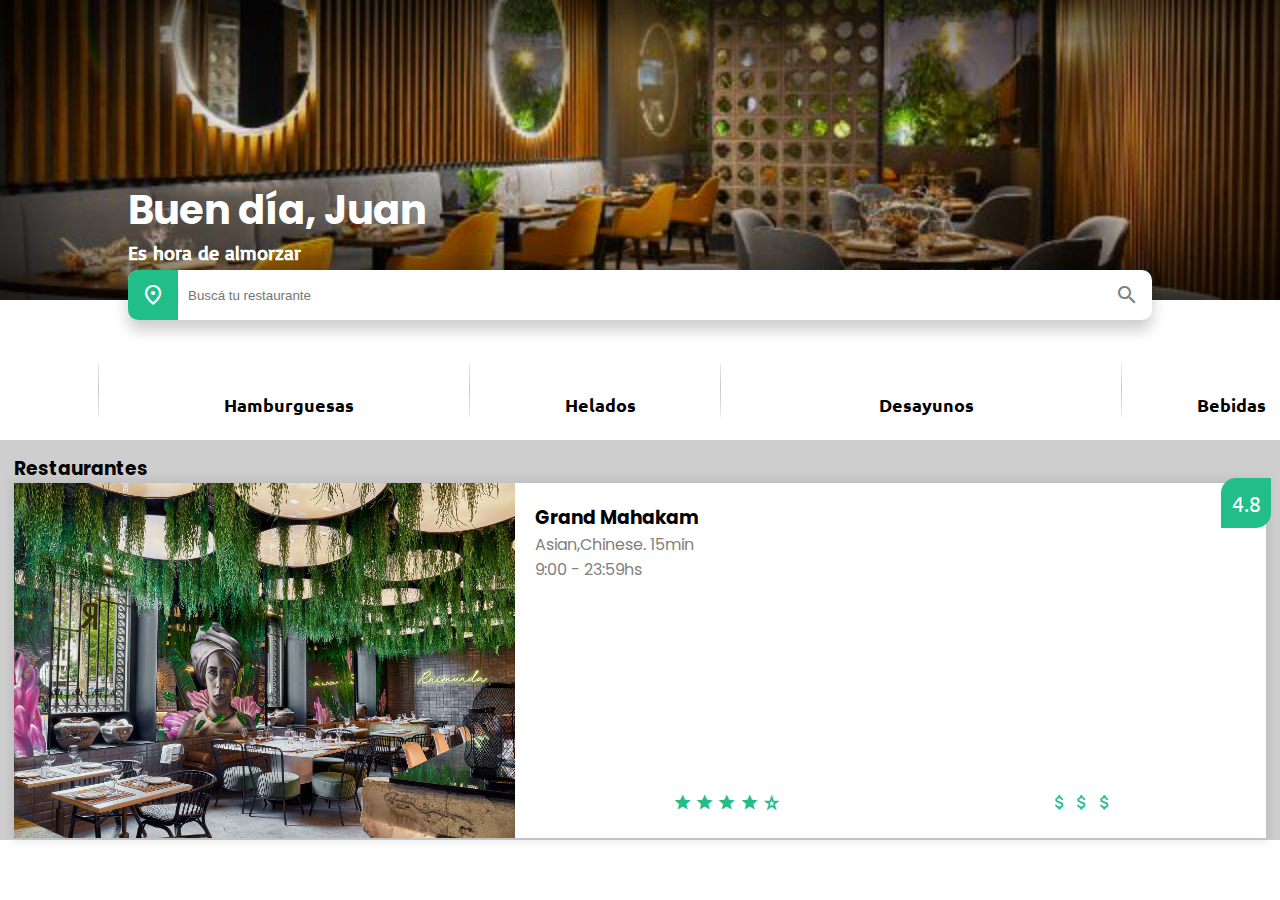
==== projects/Ejercicio_3/index.html @ 462938c8 "a" ====
<!DOCTYPE html>
<html lang="en">

<head>
    <meta charset="UTF-8">
    <meta http-equiv="X-UA-Compatible" content="IE=edge">
    <meta name="viewport" content="width=device-width, initial-scale=1.0">
    <link rel="stylesheet" href="css/style.css">
    <link href="https://fonts.googleapis.com/icon?family=Material+Icons+Outlined" rel="stylesheet">
    <link rel="stylesheet" href="css/mediaqueries.css">
    <!-- <link rel="stylesheet" href="https://cdnjs.cloudflare.com/ajax/libs/font-awesome/6.4.0/css/all.min.css">
    <link rel="stylesheet" href="https://cdnjs.cloudflare.com/ajax/libs/font-awesome/6.4.0/css/solid.min.css"> -->

    <title>Restaurante</title>
</head>

<body>
    <section class="header">
        <div class="welcome blanco">
            <h2 class="poppins fs40">Buen día, Juan</h2>
            <h4 class="basic fs20">Es hora de almorzar</h4>
        </div>
        <div class="busqueda">
            <div class="icono material-icons-outlined blanco">
                place
            </div>
            <input type="search" name="busqueda" id="" placeholder="Buscá tu restaurante">
            <input type="submit" class="material-icons-outlined" value="search">
        </div>
    </section>
    <nav>
        <ul>
            <li>
                <i class="material-icons-outlined fs30">
                    ramen_dining
                </i>
                <h6 class="ubuntu">Comida China</h6>
            </li>
            <li>
                <i class="material-icons-outlined fs30">
                    lunch_dining
                </i>
                <h6 class="ubuntu">Hamburguesas</h6>
            </li>
            <li>
                <i class="material-icons-outlined fs30">
                    icecream
                </i>
                <h6 class="ubuntu">Helados</h6>
            </li>
            <li>
                <i class="material-icons-outlined fs30">
                    bakery_dining
                </i>
                <h6 class="ubuntu">Desayunos</h6>
            </li>
            <li>
                <i class="material-icons-outlined fs30">
                    liquor
                </i>
                <h6 class="ubuntu">Bebidas</h6>
            </li>
            <li>
                <i class="material-icons-outlined fs30">
                    cake
                </i>
                <h6 class="ubuntu">Postres</h6>
            </li>
        </ul>
    </nav>
    <section class="ofresto">
        <h3 class="poppins">Restaurantes</h3>
        <div class="lista">
            <article class="resto">
                <div class="imagen">
                    <img src="img/restaurante1.jpg" alt="restaurante1">

                </div>
                <div class="descrip">
                    <div class="datosresto poppins">
                        <h3>Grand Mahakam</h3>
                        <span class="text2">Asian,Chinese. 15min</span>
                        <span class="text2">9:00 - 23:59hs
                        </span>
                    </div>

                    <div class="datos">
                        <div class="valoracion">
                            <span class="material-icons-outlined">
                                star
                            </span>
                            <span class="material-icons-outlined">
                                star
                            </span>
                            <span class="material-icons-outlined">
                                star
                            </span>
                            <span class="material-icons-outlined">
                                star
                            </span>
                            <span class="material-icons-outlined">
                                star_rate
                            </span>
                        </div>
                        <div class="rangoprecio">
                            <span class="material-icons-outlined">
                                attach_money
                            </span>
                            <span class="material-icons-outlined">
                                attach_money
                            </span>
                            <span class="material-icons-outlined">
                                attach_money
                            </span>
                        </div>
                    </div>
                </div>
                <div class="rate ubuntu">
                    4.8
                </div>

        </div>

        </article>



        </div>


    </section>

</body>

</html>
---- projects/Ejercicio_3/css/style.css ----
@import url('https://fonts.googleapis.com/css2?family=Basic&family=IBM+Plex+Sans&family=Poppins&family=Tomorrow&family=Ubuntu&display=swap');

*{
    margin: 0;
    padding: 0;
    box-sizing: border-box;
    transition: all 0.2s ease;
}

/*colores*/
.text2{
color: grey;

}
/*CONTENEDOR SCROLLBAR*/
::-webkit-scrollbar {
    height: 8px;
    width: 5px;
    border-radius: 5px;
}

/* FONDO BARRA SCROLL*/
::-webkit-scrollbar-track {
    background: #f1f1f1;

}

/* SELECTOR */
::-webkit-scrollbar-thumb {
    background: rgb(34, 190, 138);
    border-radius: 5px;
}

/* SELECTOR hover */
::-webkit-scrollbar-thumb:hover {
    background: rgb(34, 190, 138);
}

/*TIPOGRAFÍAS*/

.ubuntu {
    font-family: 'Ubuntu', sans-serif;
}

.tommorrow {
    font-family: 'Tomorrow', sans-serif;
}

.basic {
    font-family: 'Basic', sans-serif;
}

.ibm {
    font-family: 'IBM Plex Sans', sans-serif;
}

.poppins {
    font-family: 'Poppins', sans-serif;
}

/*Tamaños*/

.fs50 {
    font-size: 50px;
}

.fs40 {
    font-size: 40px;
}

.fs30 {
    font-size: 30px!important;
}

.fs20 {
    font-size: 20px;
}

.fs10 {
    font-size: 10px;
}



/*Colores*/

.blanco {
    color: white;
}


/*Nose*/
.header {
    position: relative;
    height: 300px;
    background-image: url(../img/restaurante2.jpg);
    background-position: center;
    background-size: cover;
    padding: 10%;
    box-shadow: inset 0 0 150px 20px;
    margin-bottom: 40px;
}

.header .welcome {
    position: absolute;
    height: 100px;
    bottom: 20px;
}

.header .busqueda {
    position: absolute;
    width: 80%;
    height: 50px;
    bottom: -20px;
    box-shadow: 0 10px 15px rgba(0, 0, 0, 0.200);
    background-color: white;
    display: flex;
    align-items: center;
    justify-content: space-between;
    border-radius: 10px;
    overflow: hidden;
}

.busqueda .icono {
    width: 50px;
    height: 50px;
    background-color: rgb(34, 190, 138);
    text-align: center;
    line-height: 50px;
}

.busqueda input[type="search"] {
    background-color: transparent;
    height: 50px;
    width: calc(100% - 100px);
    border: none;
    padding-left: 10px;

}
.busqueda input[type="search"]:focus {
    background-color: rgba(128, 128, 128, 0.226);
    outline: none;
}

.busqueda input[type="submit"]{
    width: 50px;
    height: 50px;
    background-color: transparent;
    border: none;
    color:grey;
}

.busqueda input[type="submit"]:hover {
    transform:  scale(1.2);
    color: black;

}

.busqueda input[type="submit"]:active {
    background-color: rgb(34, 190, 138);
    transform: scale(1);
}

nav {
    top: 20px;
}

nav ul {
    height: 100px;
    font-size: 20pt;
    display: flex;
    justify-content: center;
    align-items: center;
    gap: 10px;
    overflow-x: scroll;
}

nav ul li {
    flex: 0 0 200px;
    display: flex;
    flex-direction: column;
    justify-content: center;
    text-align: center;
    background-color:transparent;
    list-style: none;
    border-right-width: 1px;
    border-right-style: solid;
    border-image: linear-gradient(to bottom, #eee, #c7c7c7, #eee) 1;
}
/*--------COMPONENTES RESTORANTES-----*/
.ofresto {
    background-color: rgba(128, 128, 128, 0.383);
    height: 400px;
    padding: 14px;
}

.ofresto .lista {
    display: flex;
    flex-direction: column;
    gap: 10px;
}

.lista .resto {
    position: relative;
    /*overflow: hidden;*/
    flex: 1 0 180px;
    background-color: white;
    display: flex;
    align-items: center;
    position: relative;
    box-shadow: 0 0 10px 3px rgba(0,0,0,0.087);
}

.resto .imagen {
    height: 100%;
    width: 40%;
    border-radius: 14px 0 0 14px;
}

.imagen img{
    object-fit: cover;
    height: 100%;
    width: 100%;
}

.resto .descrip {
    height: 100%;
    width: 60%;
    padding: 20px;
    display: flex;
    flex-direction: column;
    justify-content: space-between;
}

.datosresto{
    display: flex;
    flex-direction: column;
}

.descrip .datos{
    display: flex;
    justify-content: space-around;
    
}

.valoracion, .rangoprecio {
    transform: scale(0.8);
    color: rgb(34, 190, 138);
}

.rate{
    position: absolute;
    right: -5px;
    top: -5px;
    background-color:  rgb(34, 190, 138);
    height: 50px;
    width: 50px;
    border-radius: 15px 0 15px 0px;
    text-align: center;
    line-height: 50px;
    color: white;
    font-size: 16pt;
}

.sm{
    font-size: 14pt;
}
---- projects/Ejercicio_3/css/mediaqueries.css ----
@media screen and (max-width:662px){
    ::-webkit-scrollbar {
        height: 0px;
    }

}
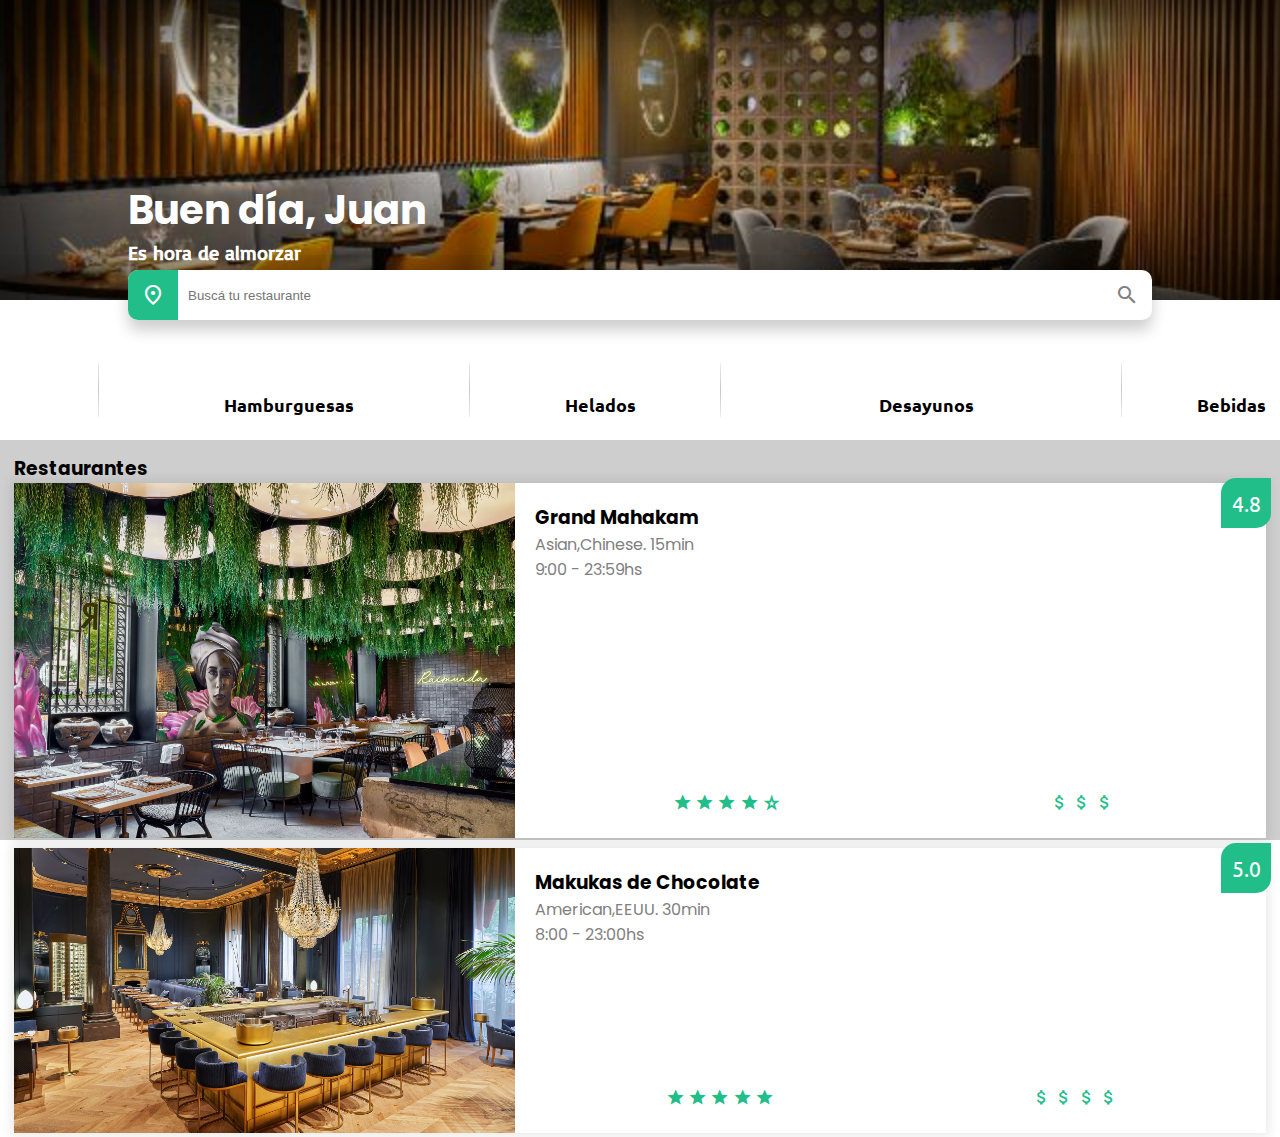
==== commit cd7b43ea: "new" ====
--- a/projects/Ejercicio_3/index.html
+++ b/projects/Ejercicio_3/index.html
@@ -118,18 +118,65 @@
                 <div class="rate ubuntu">
                     4.8
                 </div>
+            </article>
 
-        </div>
-
-        </article>
-
-
-
-        </div>
-
+            <article class="resto">
+                <div class="imagen">
+                    <img src="img/restaurante3.jpg" alt="restaurante1">
+    
+                </div>
+                <div class="descrip">
+                    <div class="datosresto poppins">
+                        <h3>Makukas de Chocolate</h3>
+                        <span class="text2">American,EEUU. 30min</span>
+                        <span class="text2">8:00 - 23:00hs
+                        </span>
+                    </div>
+    
+                    <div class="datos">
+                        <div class="valoracion">
+                            <span class="material-icons-outlined">
+                                star
+                            </span>
+                            <span class="material-icons-outlined">
+                                star
+                            </span>
+                            <span class="material-icons-outlined">
+                                star
+                            </span>
+                            <span class="material-icons-outlined">
+                                star
+                            </span>
+                            <span class="material-icons-outlined">
+                                star
+                            </span>
+                        </div>
+                        <div class="rangoprecio">
+                            <span class="material-icons-outlined">
+                                attach_money
+                            </span>
+                            <span class="material-icons-outlined">
+                                attach_money
+                            </span>
+                            <span class="material-icons-outlined">
+                                attach_money
+                            </span>
+                            <span class="material-icons-outlined">
+                                attach_money
+                            </span>
+                            
+                        </div>
+                    </div>
+                </div>
+                <div class="rate ubuntu rate__card">
+                    5.0
+                </div>
+    
+            </article>
 
     </section>
 
+<script src="js/script.js"></script>
 </body>
 
 </html>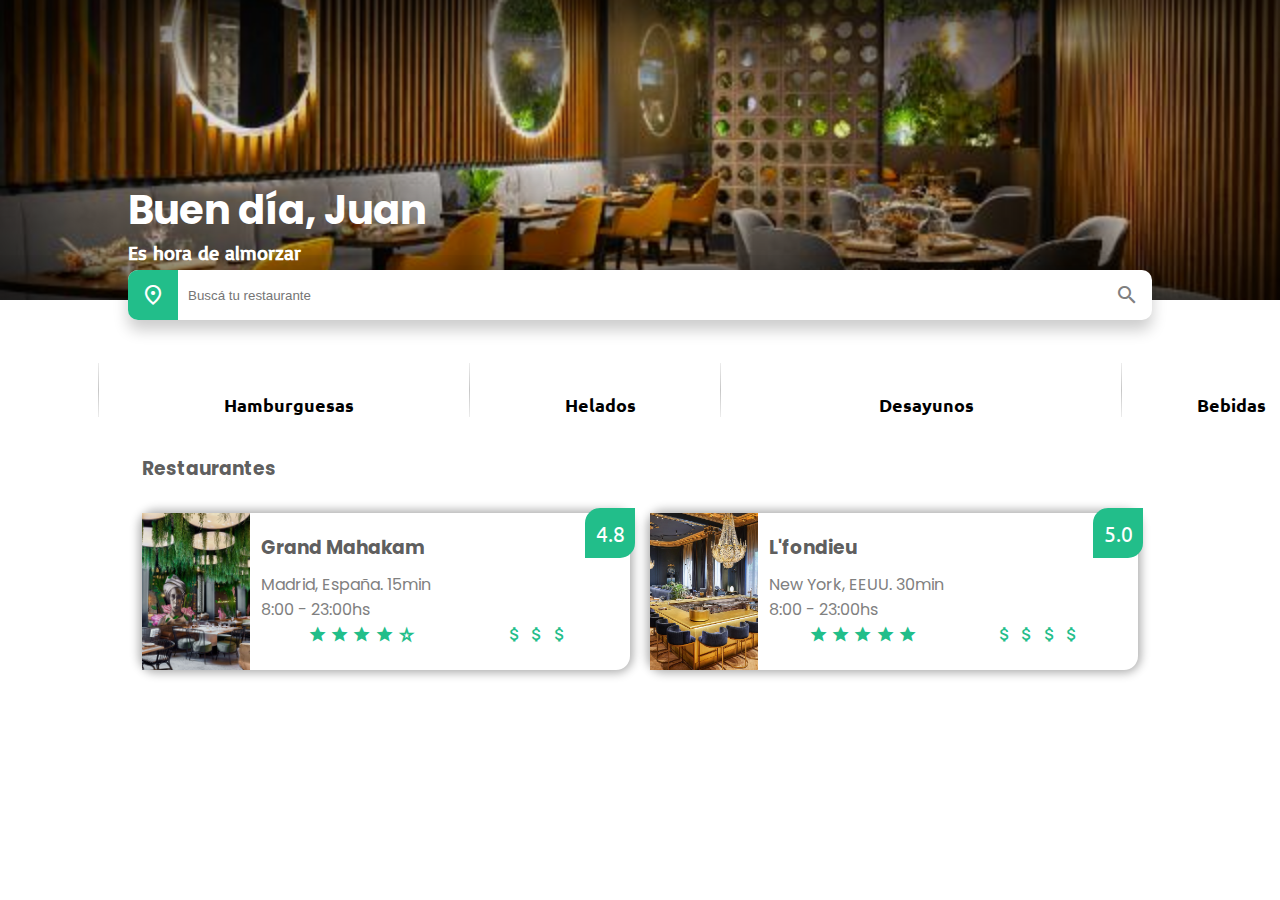
==== commit 1606e902: "resto" ====
--- a/projects/Ejercicio_3/index.html
+++ b/projects/Ejercicio_3/index.html
@@ -1,5 +1,5 @@
 <!DOCTYPE html>
-<html lang="en">
+<html lang="es">
 
 <head>
     <meta charset="UTF-8">
@@ -71,7 +71,7 @@
     <section class="ofresto">
         <h3 class="poppins">Restaurantes</h3>
         <div class="lista">
-            <article class="resto">
+            <article name="resto" class="resto">
                 <div class="imagen">
                     <img src="img/restaurante1.jpg" alt="restaurante1">
 
@@ -79,8 +79,8 @@
                 <div class="descrip">
                     <div class="datosresto poppins">
                         <h3>Grand Mahakam</h3>
-                        <span class="text2">Asian,Chinese. 15min</span>
-                        <span class="text2">9:00 - 23:59hs
+                        <span class="text2">Madrid, España. 15min</span>
+                        <span class="text2">8:00 - 23:00hs
                         </span>
                     </div>
 
@@ -120,17 +120,16 @@
                 </div>
             </article>
 
-            <article class="resto">
+            <article name="resto" class="resto">
                 <div class="imagen">
                     <img src="img/restaurante3.jpg" alt="restaurante1">
     
                 </div>
                 <div class="descrip">
                     <div class="datosresto poppins">
-                        <h3>Makukas de Chocolate</h3>
-                        <span class="text2">American,EEUU. 30min</span>
-                        <span class="text2">8:00 - 23:00hs
-                        </span>
+                        <h3>L'fondieu</h3>
+                        <span class="text2">New York, EEUU. 30min</span>
+                        <span class="text2">8:00 - 23:00hs</span>
                     </div>
     
                     <div class="datos">
--- a/projects/Ejercicio_3/css/style.css
+++ b/projects/Ejercicio_3/css/style.css
@@ -189,26 +189,31 @@
 }
 /*--------COMPONENTES RESTORANTES-----*/
 .ofresto {
-    background-color: rgba(128, 128, 128, 0.383);
-    height: 400px;
     padding: 14px;
+    display: flex;
+    flex-direction: column;
+    gap: 20px;
+    width: 80%;
+    margin: auto;
 }
 
 .ofresto .lista {
     display: flex;
-    flex-direction: column;
-    gap: 10px;
+    gap: 20px;
+    flex-wrap: wrap;
+    margin: auto;
 }
 
 .lista .resto {
-    position: relative;
-    /*overflow: hidden;*/
+   border-radius: 14px;
+   cursor: pointer;
+    /* overflow: hidden; */
     flex: 1 0 180px;
-    background-color: white;
+    width: 50%;
     display: flex;
     align-items: center;
     position: relative;
-    box-shadow: 0 0 10px 3px rgba(0,0,0,0.087);
+    box-shadow: 0 0 10px 3px rgba(0, 0, 0, 0.312);
 }
 
 .resto .imagen {
@@ -220,12 +225,12 @@
 .imagen img{
     object-fit: cover;
     height: 100%;
-    width: 100%;
+    width: 110%;
 }
 
 .resto .descrip {
     height: 100%;
-    width: 60%;
+    width: 150%;
     padding: 20px;
     display: flex;
     flex-direction: column;
@@ -266,3 +271,7 @@
     font-size: 14pt;
 }
 
+h3 {
+    margin-bottom: 10px;
+    color: rgba(85, 85, 85, 0.959);
+}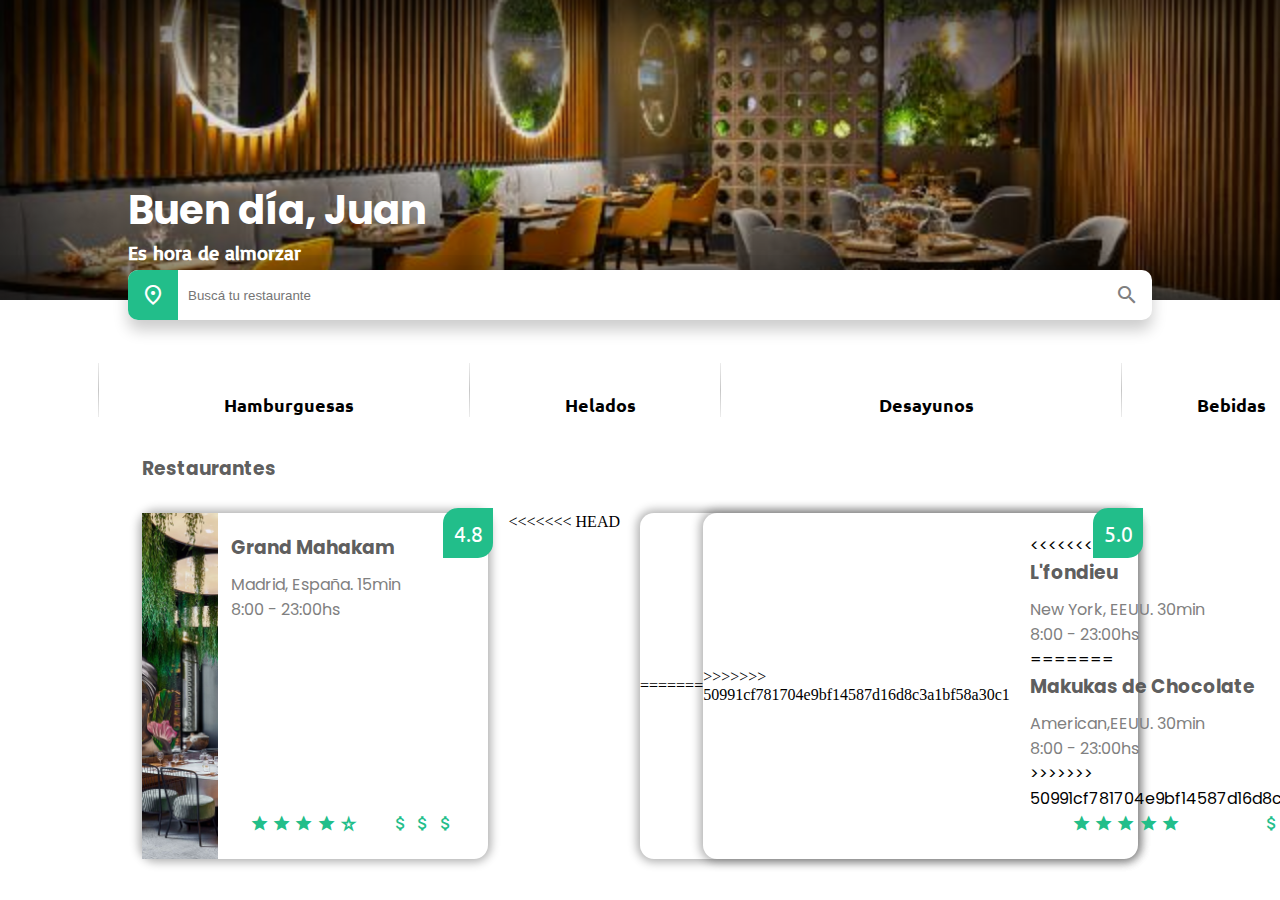
==== commit c9f84c67: "Merge branch 'main' of https://github.com/Gonzeca/Portfolio" ====
--- a/projects/Ejercicio_3/index.html
+++ b/projects/Ejercicio_3/index.html
@@ -120,16 +120,27 @@
                 </div>
             </article>
 
+<<<<<<< HEAD
             <article name="resto" class="resto">
+=======
+            <article class="resto">
+>>>>>>> 50991cf781704e9bf14587d16d8c3a1bf58a30c1
                 <div class="imagen">
                     <img src="img/restaurante3.jpg" alt="restaurante1">
     
                 </div>
                 <div class="descrip">
                     <div class="datosresto poppins">
+<<<<<<< HEAD
                         <h3>L'fondieu</h3>
                         <span class="text2">New York, EEUU. 30min</span>
                         <span class="text2">8:00 - 23:00hs</span>
+=======
+                        <h3>Makukas de Chocolate</h3>
+                        <span class="text2">American,EEUU. 30min</span>
+                        <span class="text2">8:00 - 23:00hs
+                        </span>
+>>>>>>> 50991cf781704e9bf14587d16d8c3a1bf58a30c1
                     </div>
     
                     <div class="datos">
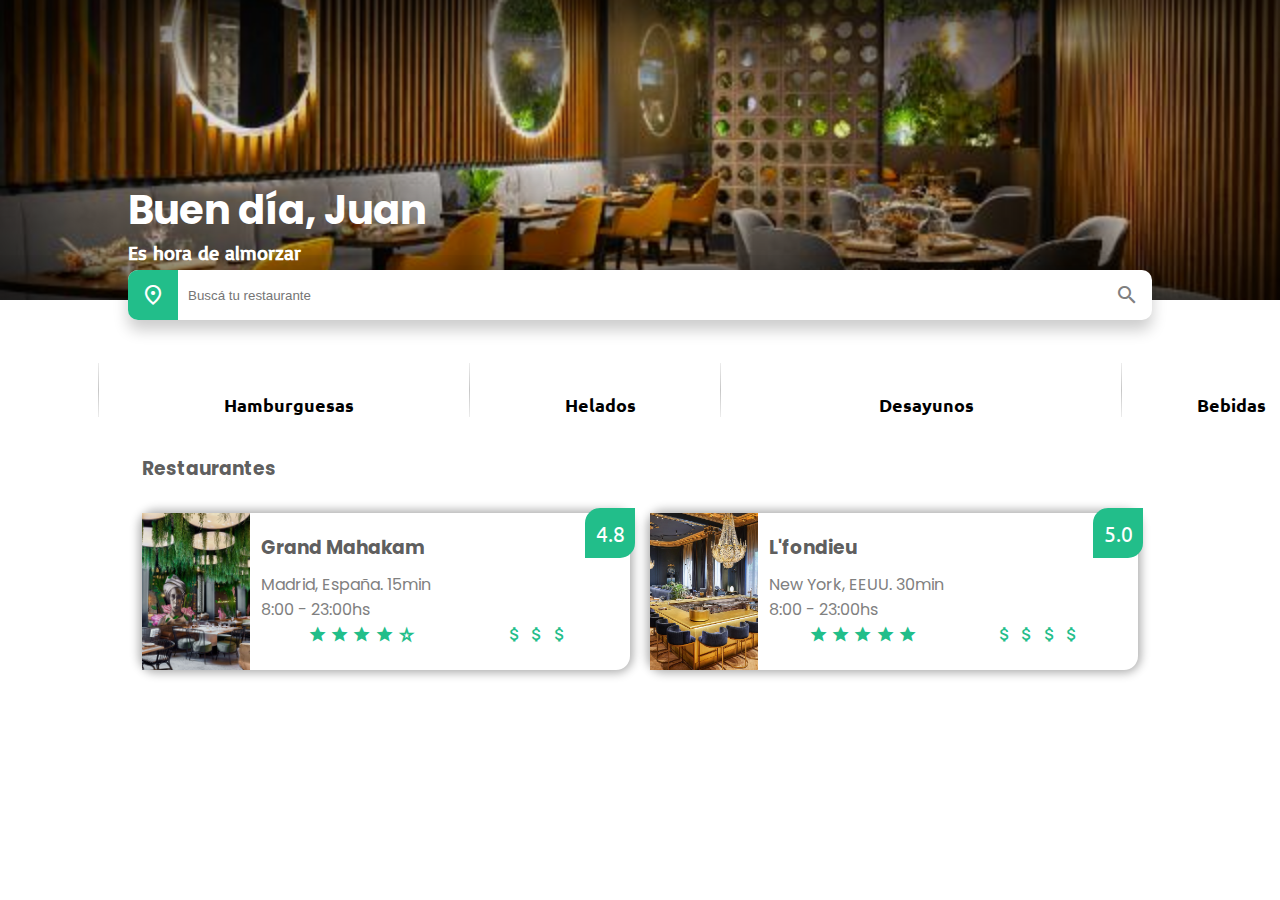
==== commit ee4e9ff5: "resto" ====
--- a/projects/Ejercicio_3/index.html
+++ b/projects/Ejercicio_3/index.html
@@ -120,27 +120,16 @@
                 </div>
             </article>
 
-<<<<<<< HEAD
             <article name="resto" class="resto">
-=======
-            <article class="resto">
->>>>>>> 50991cf781704e9bf14587d16d8c3a1bf58a30c1
                 <div class="imagen">
                     <img src="img/restaurante3.jpg" alt="restaurante1">
     
                 </div>
                 <div class="descrip">
                     <div class="datosresto poppins">
-<<<<<<< HEAD
                         <h3>L'fondieu</h3>
                         <span class="text2">New York, EEUU. 30min</span>
                         <span class="text2">8:00 - 23:00hs</span>
-=======
-                        <h3>Makukas de Chocolate</h3>
-                        <span class="text2">American,EEUU. 30min</span>
-                        <span class="text2">8:00 - 23:00hs
-                        </span>
->>>>>>> 50991cf781704e9bf14587d16d8c3a1bf58a30c1
                     </div>
     
                     <div class="datos">
